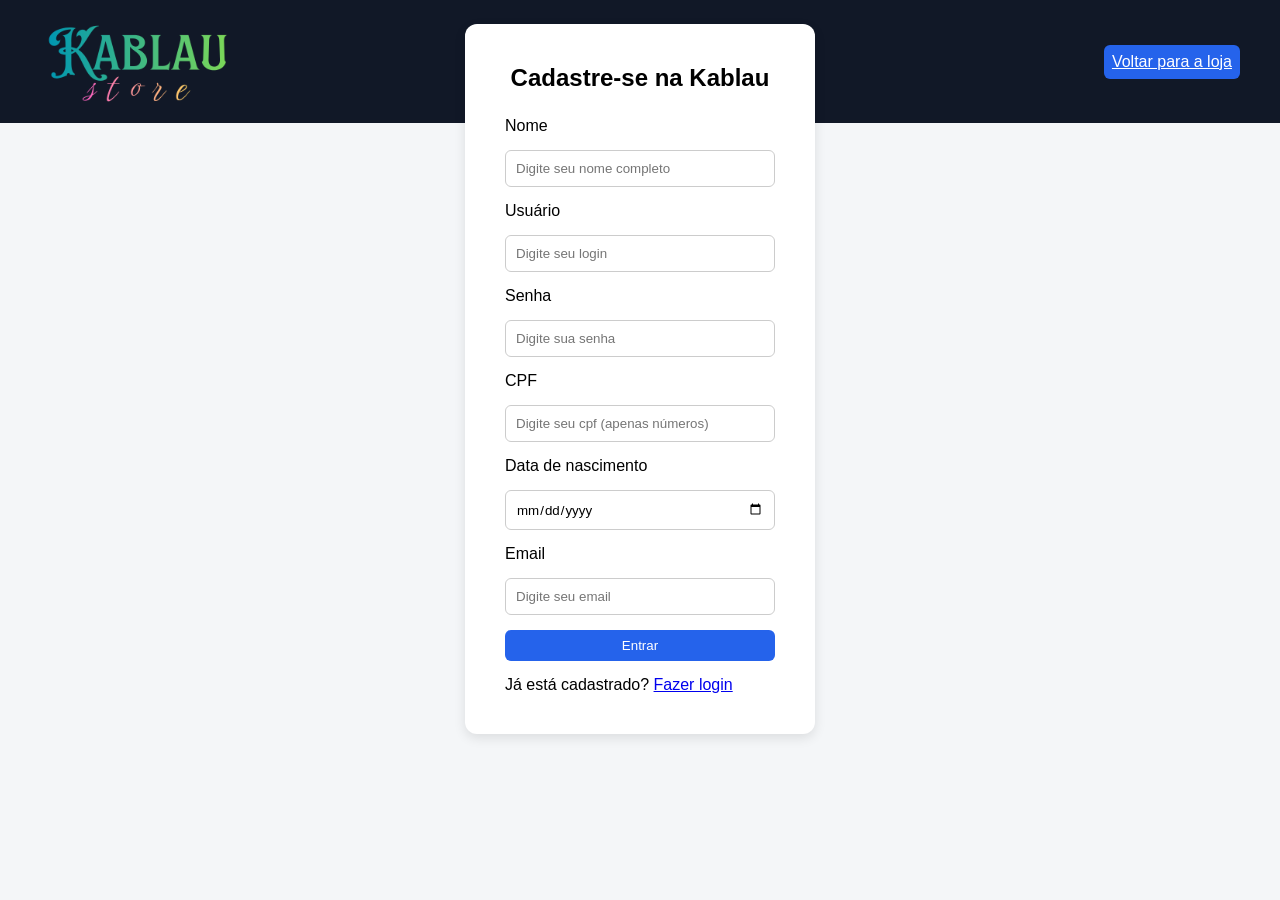
==== cadastro.html @ 6b2df5a7 "Alterações feitas durante a semana" ====
<!DOCTYPE html>
<html lang="pt-br">
<head>
    <meta charset="UTF-8">
    <meta name="viewport" content="width=device-width, initial-scale=1.0">
    <title>Login - Kablau</title>
    <link rel="stylesheet" href="style.css">
</head>

<body>

    <!-- NAVBAR (MESMO HEADER) -->
    <div id="navbar">
        <img id="logo" src="Img/kablau.png" alt="logo">
        <a href="index.html" class="btn_comprar">Voltar para a loja</a>
    </div>

    <!-- FORM LOGIN -->
    <div id="cadastro" class="login_container">

        <form class="login_card">

            <h2>Cadastre-se na Kablau</h2>

            <label>Nome</label>
            <input type="text" placeholder="Digite seu nome completo" required>

            <label>Usuário</label>
            <input type="text" placeholder="Digite seu login" required>

            <label>Senha</label>
            <input type="password" placeholder="Digite sua senha" minlength="4" required>

            <label>CPF</label>
            <input type="text" placeholder="Digite seu cpf (apenas números)" maxlength="11" required>

            <label>Data de nascimento</label>
            <input type="date" placeholder="Insira sua data de nascimento" required>

            <label>Email</label>
            <input type="email" placeholder="Digite seu email" required>

            <button type="submit" class="btn_comprar">
                Entrar
            </button>

            <span>Já está cadastrado? <a href="login.html">Fazer login</a></span>
        </form>

    </div>

</body>
</html>
---- style.css ----
* {
    margin: 0;
    padding: 0;
    box-sizing: border-box;
    font-family: Arial, Helvetica, sans-serif;
}

body {
    background-color: #f4f6f8;
}

#navbar {
    background-color: #111827;
    color: white;
    display: flex;
    align-items: center;
    justify-content: space-between;
    padding: 15px 40px;
}

#logo {
    width: 200px;
}

#barra_pesquisa input {
    width: 300px;
    padding: 8px 12px;
    border-radius: 6px;
    border: none;
    outline: none;
}

table {
    width: 100%;
    background-color: #1f2937;
    color: white;
    text-align: center;
    padding: 10px 0;
}

td {
    padding: 10px;
    cursor: pointer;
    transition: 0.3s;
    width: 200px;
}

td:hover {
    background-color: #374151;
}

body > div:nth-of-type(3) {
    padding: 40px;
    display: grid;
    grid-template-columns: repeat(auto-fill, minmax(250px, 1fr));
    gap: 25px;
}

.produto {
    background: white;
    border-radius: 12px;
    padding: 15px;
    box-shadow: 0 4px 12px rgba(0,0,0,0.08);
    transition: 0.3s;
    display: flex;
    flex-direction: column;
    height: 100%;
}

.Img_produto {
    width: 100%;
    height: 200px;
    object-fit: contain;
    margin-bottom: 15px;
}

.info_produto {
    flex-grow: 1;
}

.btn_comprar {
    background-color: #2563eb;
    color: white;
    text-align: center;
    padding: 8px;
    border-radius: 6px;
    border: hidden;
    cursor: pointer;
    transition: 0.3s;
}

.btn_comprar:hover {
    background-color: #1d4ed8;
}

.Nome_produto {
    font-size: 14px;
    margin-bottom: 10px;
    min-height: 40px;
}

.Preco {
    font-size: 18px;
    font-weight: bold;
    color: #16a34a;
    margin-bottom: 5px;
}

.produto::after:hover {
    background-color: #1d4ed8;
}


/* login */

.login_container {
    height: 22vw;
    display: flex;
    justify-content: center;
    align-items: center;
}

.login_card {
    background: white;
    padding: 40px;
    border-radius: 12px;
    width: 350px;
    display: flex;
    flex-direction: column;
    gap: 15px;
    box-shadow: 0 4px 12px rgba(0,0,0,0.1);
}

.login_card h2 {
    text-align: center;
    margin-bottom: 10px;
}

.login_card input {
    padding: 10px;
    border-radius: 6px;
    border: 1px solid #ccc;
    outline: none;
}

.login_card input:focus {
    border-color: #2563eb;
}

#cadastro{
    height: 40vw;
}

/* produto */

.produto_page {
    display: grid;
    grid-template-columns: 1fr 1fr;
    gap: 40px;
    padding: 40px;
}

.produto_imagem img {
    width: 100%;
    background: white;
    padding: 20px;
    border-radius: 12px;
}

.produto_compra {
    background: white;
    padding: 25px;
    border-radius: 12px;
    display: flex;
    flex-direction: column;
    gap: 12px;
    box-shadow: 0 4px 12px rgba(0,0,0,0.1);
}

.preco_avista {
    font-size: 24px;
    font-weight: bold;
    color: #16a34a;
}

.preco_parcelado {
    color: #555;
}

.prazo {
    font-weight: bold;
}

.quantidade{
    width: 40px;
}

.pagamentos {
    margin-left: 20px;
}

.produto_detalhes {
    background: white;
    margin: 40px;
    padding: 30px;
    border-radius: 12px;
    display: grid;
    grid-template-columns: auto;
}

.avaliacoes {
    margin: 40px;
}

.avaliacao {
    background: white;
    padding: 20px;
    margin-top: 15px;
    border-radius: 10px;
    box-shadow: 0 2px 8px rgba(0,0,0,0.08);
}

.avaliacao span {
    font-size: 12px;
    color: gray;
}
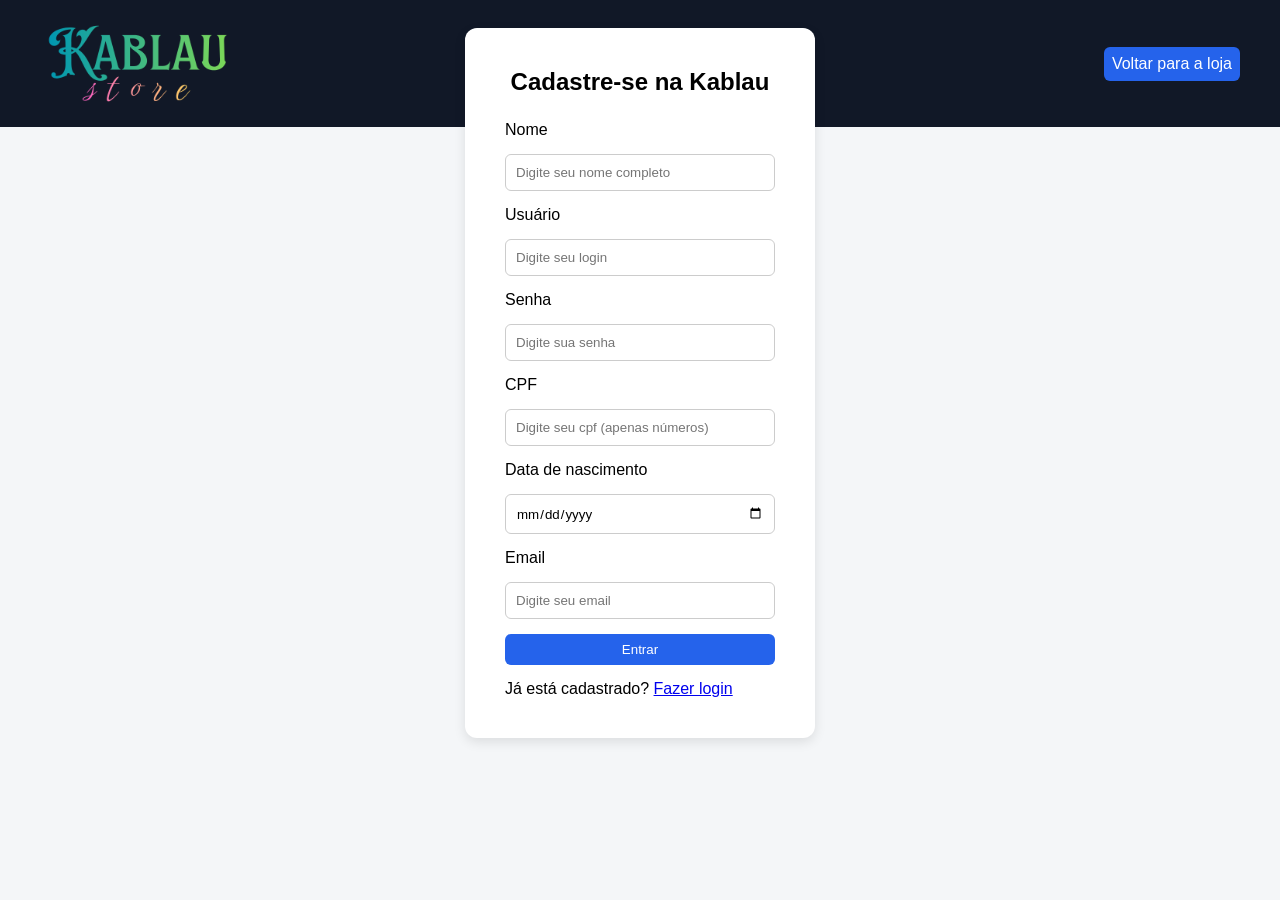
==== commit d2ba5857: "Correção na descrição dos item, botão home na logo" ====
--- a/cadastro.html
+++ b/cadastro.html
@@ -9,13 +9,11 @@
 
 <body>
 
-    <!-- NAVBAR (MESMO HEADER) -->
     <div id="navbar">
-        <img id="logo" src="Img/kablau.png" alt="logo">
+        <a href="index.html"><img id="logo" src="Img/kablau.png"></a>
         <a href="index.html" class="btn_comprar">Voltar para a loja</a>
     </div>
 
-    <!-- FORM LOGIN -->
     <div id="cadastro" class="login_container">
 
         <form class="login_card">
--- a/style.css
+++ b/style.css
@@ -1,4 +1,3 @@
-
 * {
     margin: 0;
     padding: 0;
@@ -50,14 +49,14 @@
     background-color: #374151;
 }
 
-body > div:nth-of-type(3) {
+.loja {
     padding: 40px;
     display: grid;
     grid-template-columns: repeat(auto-fill, minmax(250px, 1fr));
     gap: 25px;
 }
 
-.produto {
+.produto {  
     background: white;
     border-radius: 12px;
     padding: 15px;
@@ -79,7 +78,19 @@
     flex-grow: 1;
 }
 
-.btn_comprar {
+.btn_comprar{
+    background-color: #2563eb;
+    color: white;
+    text-align: center;
+    padding: 8px;
+    border-radius: 6px;
+    border: hidden;
+    cursor: pointer;
+    transition: 0.3s;
+    text-decoration: none;
+}
+
+.btn_comprar{
     background-color: #2563eb;
     color: white;
     text-align: center;
@@ -207,6 +218,8 @@
     border-radius: 12px;
     display: grid;
     grid-template-columns: auto;
+    display: grid;
+    gap: 25px;
 }
 
 .avaliacoes {
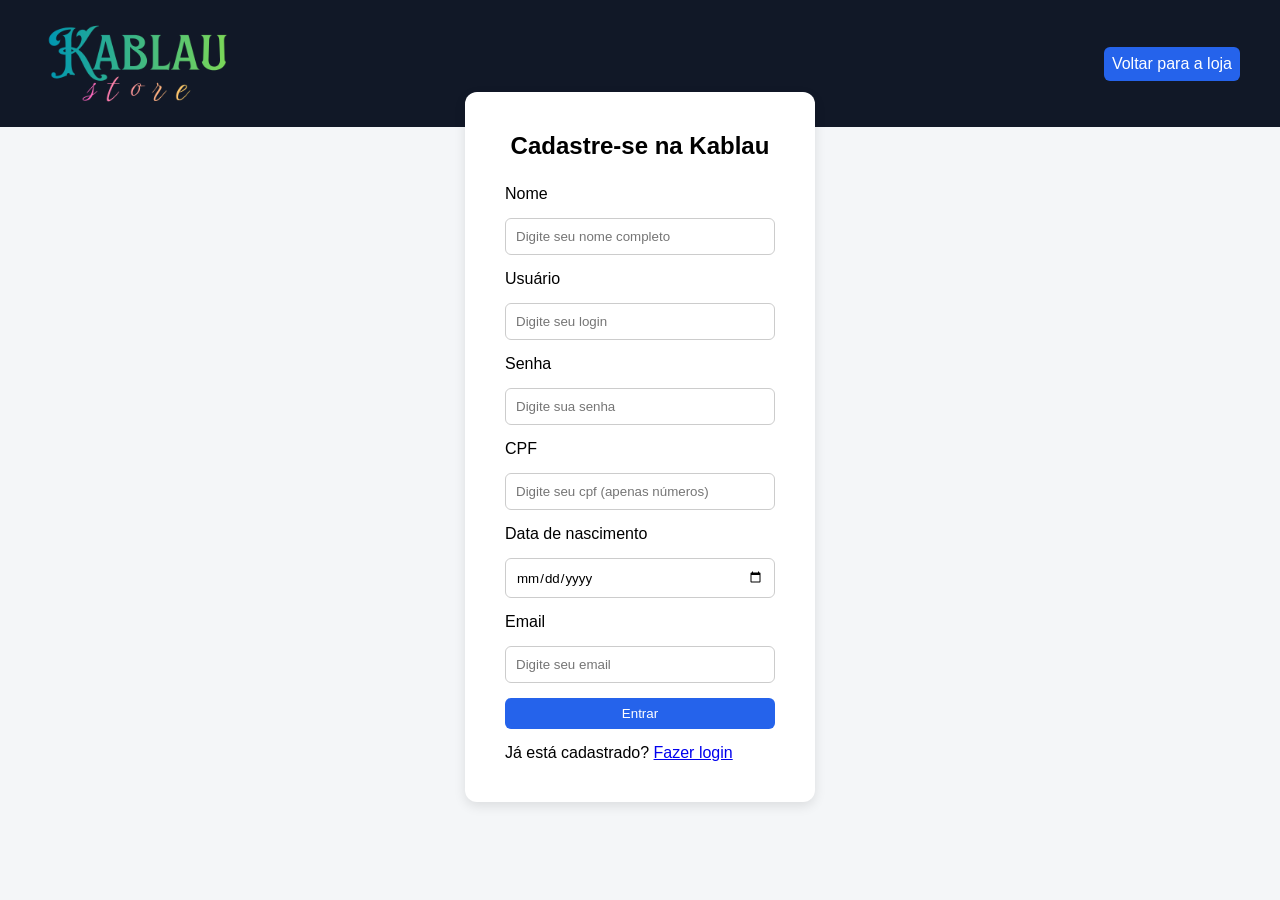
==== commit 7d842661: "Carrinho" ====
--- a/cadastro.html
+++ b/cadastro.html
@@ -3,14 +3,14 @@
 <head>
     <meta charset="UTF-8">
     <meta name="viewport" content="width=device-width, initial-scale=1.0">
-    <title>Login - Kablau</title>
+    <title>Cadastro - Kablau</title>
     <link rel="stylesheet" href="style.css">
 </head>
 
 <body>
 
     <div id="navbar">
-        <a href="index.html"><img id="logo" src="Img/kablau.png"></a>
+        <a href="index.html"><img id="logo" src="Img/kablau.png" alt="logo da loja kablau"></a>
         <a href="index.html" class="btn_comprar">Voltar para a loja</a>
     </div>
 
@@ -33,7 +33,7 @@
             <input type="text" placeholder="Digite seu cpf (apenas números)" maxlength="11" required>
 
             <label>Data de nascimento</label>
-            <input type="date" placeholder="Insira sua data de nascimento" required>
+            <input type="date" required>
 
             <label>Email</label>
             <input type="email" placeholder="Digite seu email" required>
--- a/style.css
+++ b/style.css
@@ -47,6 +47,8 @@
 
 td:hover {
     background-color: #374151;
+    transform: scale(1.20);
+    border-radius: 5px;
 }
 
 .loja {
@@ -122,11 +124,8 @@
     background-color: #1d4ed8;
 }
 
-
-/* login */
-
 .login_container {
-    height: 22vw;
+    height: 30vw;
     display: flex;
     justify-content: center;
     align-items: center;
@@ -160,10 +159,8 @@
 }
 
 #cadastro{
-    height: 40vw;
-}
-
-/* produto */
+    height: 50vw;
+}
 
 .produto_page {
     display: grid;
@@ -177,6 +174,7 @@
     background: white;
     padding: 20px;
     border-radius: 12px;
+    box-shadow: 0 4px 12px rgba(0,0,0,0.1);
 }
 
 .produto_compra {
@@ -220,6 +218,11 @@
     grid-template-columns: auto;
     display: grid;
     gap: 25px;
+    box-shadow: 0 2px 8px rgba(0,0,0,0.08);
+}
+
+.caracteristicas {
+    margin-left: 20px;
 }
 
 .avaliacoes {
@@ -238,3 +241,65 @@
     font-size: 12px;
     color: gray;
 }
+
+.carrinho_container {
+    padding: 40px;
+    max-width: 1000px;
+    margin: auto;
+}
+
+.item_carrinho {
+    background: white;
+    display: flex;
+    align-items: center;
+    gap: 20px;
+    padding: 20px;
+    margin-top: 20px;
+    border-radius: 12px;
+    box-shadow: 0 2px 8px rgba(0,0,0,0.08);
+}
+
+.img_carrinho {
+    width: 120px;
+    height: 120px;
+    object-fit: contain;
+}
+
+.info_carrinho {
+    flex-grow: 1;
+}
+
+.preco_total_item {
+    color: #16a34a;
+    font-weight: bold;
+}
+
+.frete_box {
+    background: white;
+    margin-top: 30px;
+    padding: 20px;
+    border-radius: 12px;
+    box-shadow: 0 2px 8px rgba(0,0,0,0.08);
+}
+
+.frete_box input {
+    padding: 8px;
+    margin-top: 10px;
+    margin-bottom: 10px;
+    border-radius: 6px;
+    border: 1px solid #ccc;
+}
+
+.resumo_compra {
+    background: white;
+    margin-top: 30px;
+    padding: 25px;
+    border-radius: 12px;
+    box-shadow: 0 2px 8px rgba(0,0,0,0.08);
+    text-align: right;
+}
+
+.total_final {
+    margin-top: 15px;
+    color: #2563eb;
+}
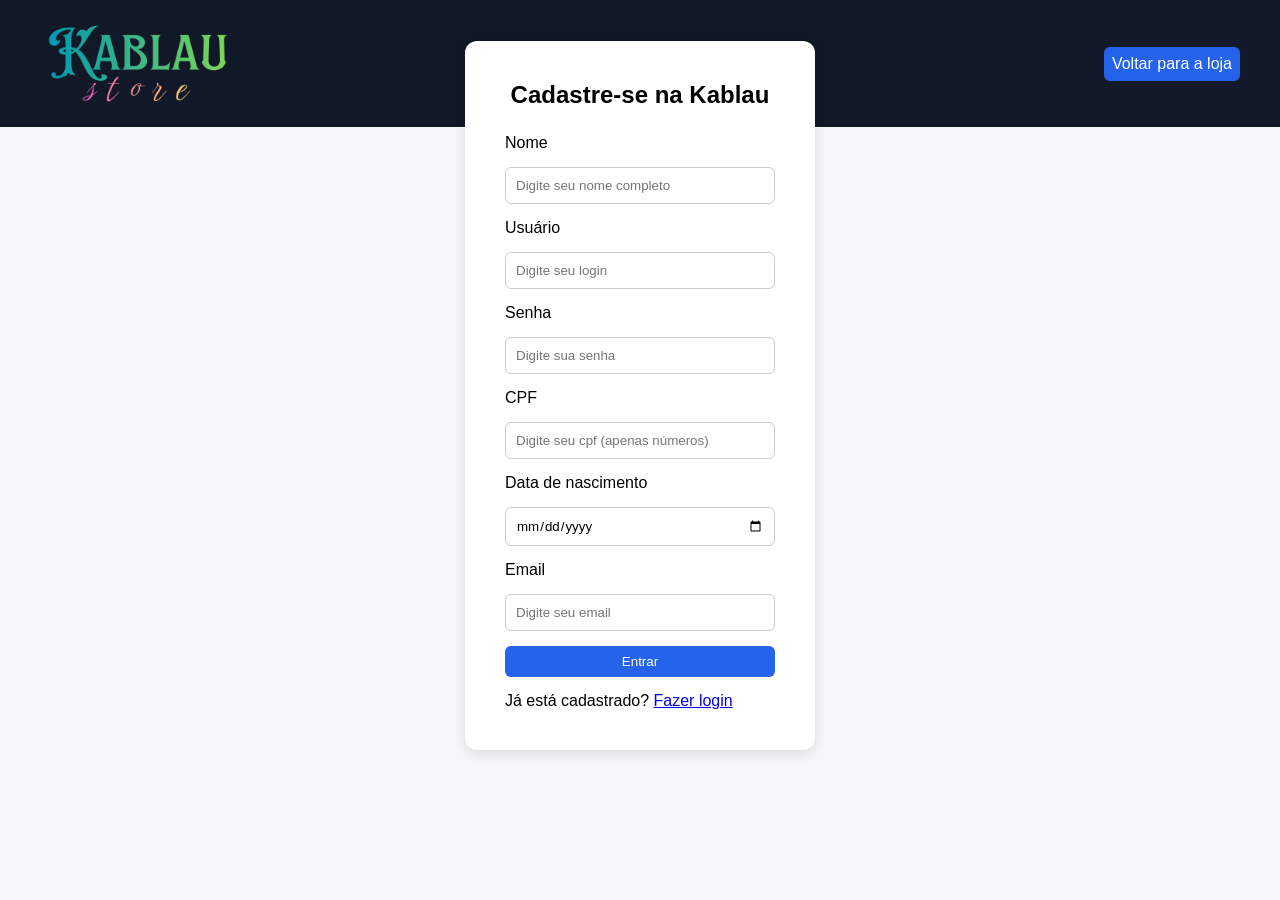
==== commit fdc9296c: "ai dento" ====
--- a/cadastro.html
+++ b/cadastro.html
@@ -20,23 +20,25 @@
 
             <h2>Cadastre-se na Kablau</h2>
 
+            <div id="alerta_cadastro" class="alerta"></div>
+
             <label>Nome</label>
-            <input type="text" placeholder="Digite seu nome completo" required>
+            <input type="text" id="nome" placeholder="Digite seu nome completo">
 
             <label>Usuário</label>
-            <input type="text" placeholder="Digite seu login" required>
+            <input type="text" id="usuario" placeholder="Digite seu login">
 
             <label>Senha</label>
-            <input type="password" placeholder="Digite sua senha" minlength="4" required>
+            <input type="password" id="senha" placeholder="Digite sua senha" minlength="4">
 
             <label>CPF</label>
-            <input type="text" placeholder="Digite seu cpf (apenas números)" maxlength="11" required>
+            <input type="text" id="cpf" placeholder="Digite seu cpf (apenas números)" maxlength="11">
 
             <label>Data de nascimento</label>
-            <input type="date" required>
+            <input type="date" id="nascimento">
 
             <label>Email</label>
-            <input type="email" placeholder="Digite seu email" required>
+            <input type="email" id="email" placeholder="Digite seu email">
 
             <button type="submit" class="btn_comprar">
                 Entrar
@@ -47,5 +49,6 @@
 
     </div>
 
+    <script src="cadastro.js"></script>
 </body>
 </html>
--- a/style.css
+++ b/style.css
@@ -22,12 +22,52 @@
     width: 200px;
 }
 
+#barra_pesquisa {
+    position: relative;
+}
+
 #barra_pesquisa input {
-    width: 300px;
+    width: 480px;
     padding: 8px 12px;
     border-radius: 6px;
     border: none;
     outline: none;
+}
+
+.lista_sugestoes {
+    display: none;
+    position: absolute;
+    top: calc(100% + 6px);
+    left: 0;
+    width: 480px;
+    background: white;
+    border-radius: 6px;
+    max-height: 260px;
+    overflow-y: auto;
+    box-shadow: 0 4px 12px rgba(0,0,0,0.2);
+    list-style: none;
+    z-index: 100;
+}
+
+.item_sugestao {
+    padding: 10px 12px;
+    cursor: pointer;
+    color: #111827;
+    font-size: 14px;
+    border-bottom: 1px solid #eee;
+}
+
+.item_sugestao:last-child {
+    border-bottom: none;
+}
+
+.item_sugestao:hover,
+.item_sugestao.ativo {
+    background-color: #f0f4ff;
+}
+
+.item_sugestao strong {
+    color: #2563eb;
 }
 
 table {
@@ -125,7 +165,7 @@
 }
 
 .login_container {
-    height: 30vw;
+    height: 22vw;
     display: flex;
     justify-content: center;
     align-items: center;
@@ -158,8 +198,23 @@
     border-color: #2563eb;
 }
 
+.alerta {
+    display: none;
+    background-color: #fee2e2;
+    color: #b91c1c;
+    border: 1px solid #fca5a5;
+    padding: 10px 12px;
+    border-radius: 6px;
+    font-size: 13px;
+    text-align: center;
+}
+
+.alerta_visivel {
+    display: block;
+}
+
 #cadastro{
-    height: 50vw;
+    height: 42vw;
 }
 
 .produto_page {
@@ -171,6 +226,7 @@
 
 .produto_imagem img {
     width: 100%;
+    height: 100%;
     background: white;
     padding: 20px;
     border-radius: 12px;
@@ -203,6 +259,12 @@
 
 .quantidade{
     width: 40px;
+}
+
+.valor_parcial {
+    font-size: 18px;
+    font-weight: bold;
+    color: #16a34a;
 }
 
 .pagamentos {
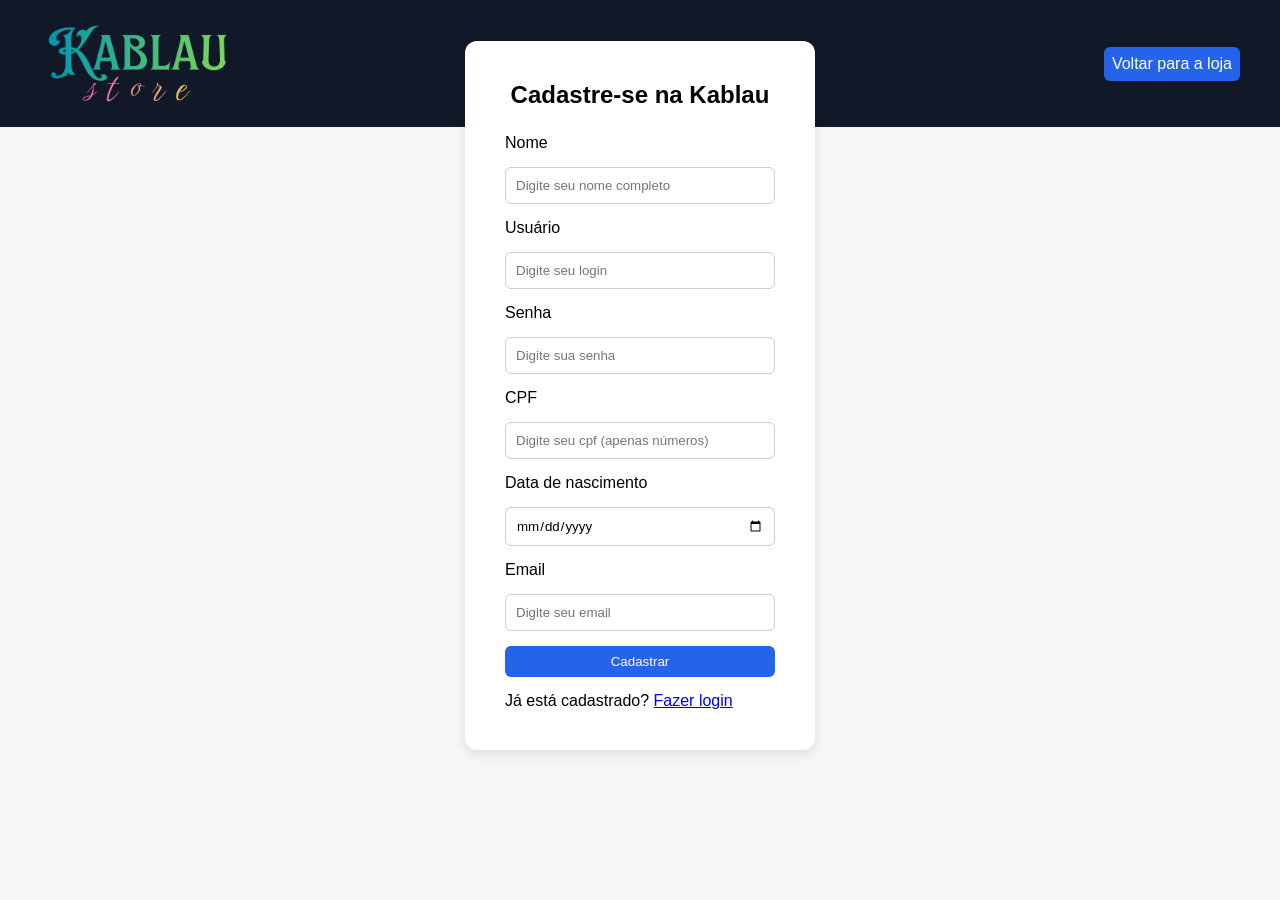
==== commit 5ff4e614: "pequenas changes" ====
--- a/cadastro.html
+++ b/cadastro.html
@@ -41,7 +41,7 @@
             <input type="email" id="email" placeholder="Digite seu email">
 
             <button type="submit" class="btn_comprar">
-                Entrar
+                Cadastrar  
             </button>
 
             <span>Já está cadastrado? <a href="login.html">Fazer login</a></span>
--- a/style.css
+++ b/style.css
@@ -87,7 +87,12 @@
 
 td:hover {
     background-color: #374151;
-    transform: scale(1.20);
+    transform: scale(1.05);
+    border-radius: 5px;
+}
+
+.categoria_ativa {
+    background-color: #2563eb;
     border-radius: 5px;
 }
 
@@ -352,6 +357,41 @@
     border: 1px solid #ccc;
 }
 
+.frete_box #btn_aplicar_cupom {
+    margin-left: 10px;
+    padding: 8px 16px;
+}
+
+.mensagem_status {
+    font-size: 13px;
+    min-height: 18px;
+}
+
+.mensagem_sucesso {
+    color: #16a34a;
+}
+
+.mensagem_erro {
+    color: #b91c1c;
+}
+
+.linha_desconto b {
+    color: #b91c1c;
+}
+
+.info_carrinho label {
+    display: block;
+    margin: 8px 0;
+}
+
+.info_carrinho .quantidade_carrinho {
+    width: 60px;
+    padding: 6px;
+    border-radius: 6px;
+    border: 1px solid #ccc;
+    margin-left: 6px;
+}
+
 .resumo_compra {
     background: white;
     margin-top: 30px;
